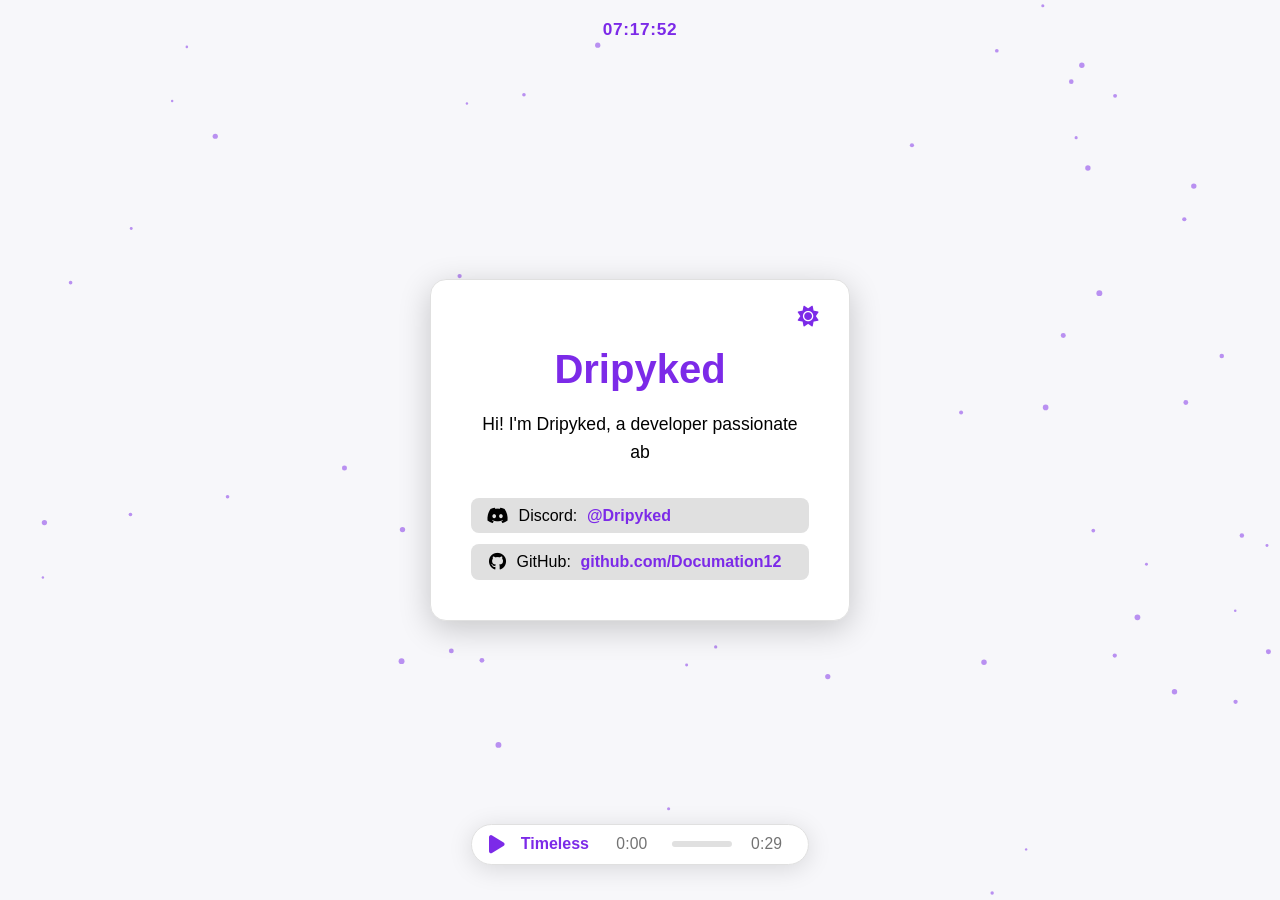
==== index.html @ 24f473c4 "Rename Main.html to index.html" ====
<!DOCTYPE html>
<head>
    <title></title>
    <link rel="stylesheet" href="https://cdnjs.cloudflare.com/ajax/libs/font-awesome/6.4.0/css/all.min.css">
    <link rel="stylesheet" href="Main.css">
</head>
<body>
    <div class="clock" id="clock"></div>
    <canvas id="particles-bg" style="position:fixed;top:0;left:0;width:100vw;height:100vh;z-index:0;pointer-events:none;"></canvas>
    <div class="PageCenter">
        <div class="Container">
            <button id="theme-toggle" class="theme-toggle-btn" aria-label="Toggle dark/light mode">
                <i id="theme-icon" class="fas fa-moon"></i>
            </button>
            <h1>Dripyked</h1>
            <p class="AboutMe" id="about-me"></p>
            <ul class="ContactList">
                <li>
                    <i class="fab fa-discord"></i>Discord:
                    <a href="https://discord.com/users/1141349369954717706" target="_blank">@Dripyked</a>
                </li>
                <li>
                    <i class="fab fa-github"></i>GitHub:
                    <a href="https://github.com/Documation12" target="_blank">github.com/Documation12</a>
                </li>
            </ul>
        </div>
    </div>
    <div class="music-player" id="music-player">
        <button id="play-pause" aria-label="Play/Pause">
            <i class="fas fa-play"></i>
        </button>
        <span class="song-title">Timeless</span>
        <span class="audio-time" id="audio-current">0:00</span>
        <div class="progress-container" id="progress-container">
            <div class="progress" id="progress"></div>
        </div>
        <span class="audio-time" id="audio-duration">0:00</span>
        <audio id="audio" src="Song.mp3" loop></audio>
    </div>
    <script>
        const AboutMe = "Hi! I'm Dripyked, a developer passionate about JavaScript, Lua, Luau, and Python. I enjoy reverse engineering obfuscated code.";
        const Element = document.getElementById('about-me');
        let i = 0;
        function Type() {
            if (i < AboutMe.length) {
                Element.textContent += AboutMe.charAt(i);
                i++;
                setTimeout(Type, 22);
            }
        }
        window.addEventListener('DOMContentLoaded', Type);

        const ToggleBtn = document.getElementById('theme-toggle');
        const Icon = document.getElementById('theme-icon');
        const Prefers = window.matchMedia('(prefers-color-scheme: dark)').matches;
        function SetTheme(Dark) {
            if (Dark) {
                document.body.classList.remove('light');
                document.body.classList.add('dark');
                Icon.classList.remove('fa-sun');
                Icon.classList.add('fa-moon');
            } else {
                document.body.classList.remove('dark');
                document.body.classList.add('light');
                Icon.classList.remove('fa-moon');
                Icon.classList.add('fa-sun');
            }
        }
        let DarkMode = localStorage.getItem('theme') === 'dark' || (localStorage.getItem('theme') === null && Prefers);
        SetTheme(DarkMode);
        ToggleBtn.addEventListener('click', () => {
            DarkMode = ! DarkMode;
            SetTheme(DarkMode);
            localStorage.setItem('theme', DarkMode ? 'dark' : 'light');
        });

        const Canvas = document.getElementById('particles-bg');
        const Ctx = Canvas.getContext('2d');

        let Particles = [];
        const ParticleCount = 60;

        function ResizeCanvas() {
            Canvas.width = window.innerWidth;
            Canvas.height = window.innerHeight;
        }

        window.addEventListener('resize', ResizeCanvas);
        ResizeCanvas();

        function RandomColor() {
            return getComputedStyle(document.body).getPropertyValue('--accent').trim() || '#a259ff';
        }

        function CreateParticles() {
            Particles = [];
            for (let I = 0; I < ParticleCount; I++) {
                Particles.push({
                    x: Math.random() * Canvas.width,
                    y: Math.random() * Canvas.height,
                    r: Math.random() * 1.8 + 1.2,
                    dx: (Math.random() - 0.5) * 0.7,
                    dy: (Math.random() - 0.5) * 0.7,
                    color: RandomColor()
                });
            }
        }
        CreateParticles();

        function DrawParticles() {
            Ctx.clearRect(0, 0, Canvas.width, Canvas.height);
            for (const P of Particles) {
                Ctx.beginPath();
                Ctx.arc(P.x, P.y, P.r, 0, 2 * Math.PI);
                Ctx.fillStyle = P.color;
                Ctx.globalAlpha = 0.5;
                Ctx.fill();
                Ctx.globalAlpha = 1;
            }
        }

        function UpdateParticles() {
            for (const P of Particles) {
                P.x += P.dx;
                P.y += P.dy;

                if (P.x < 0 || P.x > Canvas.width) 
                    P.dx *= -1;
                

                if (P.y < 0 || P.y > Canvas.height) 
                    P.dy *= -1;
                

            }
        }

        function AnimateParticles() {
            UpdateParticles();
            DrawParticles();
            requestAnimationFrame(AnimateParticles);
        }
        AnimateParticles();

        window.addEventListener('resize', () => {
            ResizeCanvas();
            CreateParticles();
        });

        const Observer = new MutationObserver(() => {
            for (const P of Particles) {
                P.color = RandomColor();
            }
        });

        Observer.observe(document.body, {
            attributes: true,
            attributeFilter: ['class']
        });

        function UpdateClock() {
            const Clock = document.getElementById('clock');
            const Now = new Date();
            const H = String(Now.getHours()).padStart(2, '0');
            const M = String(Now.getMinutes()).padStart(2, '0');
            const S = String(Now.getSeconds()).padStart(2, '0');
            Clock.textContent = `${H}:${M}:${S}`;
        }
        setInterval(UpdateClock, 1000);
        UpdateClock();

        const Audio = document.getElementById('audio');
        const PlayPauseBtn = document.getElementById('play-pause');
        const PlayPauseIcon = PlayPauseBtn.querySelector('i');
        const ProgressContainer = document.getElementById('progress-container');
        const Progress = document.getElementById('progress');
        const AudioCurrent = document.getElementById('audio-current');
        const AudioDuration = document.getElementById('audio-duration');
        let IsPlaying = false;
        function FormatTime(Secs) {
            const Min = Math.floor(Secs / 60);
            const Sec = Math.floor(Secs % 60);
            return `${Min}:${
                Sec.toString().padStart(2, '0')
            }`;
        }
        PlayPauseBtn.addEventListener('click', () => {
            if (Audio.paused) {
                Audio.play();
            } else {
                Audio.pause();
            }
        });
        Audio.addEventListener('play', () => {
            IsPlaying = true;
            PlayPauseIcon.classList.remove('fa-play');
            PlayPauseIcon.classList.add('fa-pause');
        });
        Audio.addEventListener('pause', () => {
            IsPlaying = false;
            PlayPauseIcon.classList.remove('fa-pause');
            PlayPauseIcon.classList.add('fa-play');
        });
        Audio.addEventListener('timeupdate', () => {
            const Percent = (Audio.currentTime / Audio.duration) * 100;
            Progress.style.width = Percent + '%';
            AudioCurrent.textContent = FormatTime(Audio.currentTime);
        });
        Audio.addEventListener('loadedmetadata', () => {
            AudioDuration.textContent = FormatTime(Audio.duration);
        });
        ProgressContainer.addEventListener('click', (E) => {
            const Rect = ProgressContainer.getBoundingClientRect();
            const X = E.clientX - Rect.left;
            const Percent = X / Rect.width;
            Audio.currentTime = Percent * Audio.duration;
        });

        const TitleText = '@dripyked';
        let TitleIndex = 0;
        function TypeTitle() {
            if (TitleIndex <= TitleText.length) {
                document.title = TitleText.slice(0, TitleIndex);
                TitleIndex++;
                setTimeout(TypeTitle, 100);
            }
        }
        window.addEventListener('DOMContentLoaded', TypeTitle);
    </script>
</body></html>
---- Main.css ----
:root {
    --bg-color: #16181a;
    --container-bg: #1a1c1e;
    --border-color: #232527;
    --text-color: #f5f6fa;
    --accent: #a259ff;
    --accent-hover: #7c2ae8;
    --aboutme-color: var(--text-color);
    --subtext: #b0b3b8;
}

* {
    box-sizing: border-box;
}

body {
    min-height: 100vh;
    margin: 0;
    font-family: 'Inter', 'Segoe UI', Tahoma, Geneva, Verdana, sans-serif;
    background: var(--bg-color);
    color: var(--text-color);
    transition: background 0.3s, color 0.3s;
    user-select: none;
}

input, textarea, code, pre {
    user-select: text;
}

html {
    height: 100%;
}

.PageCenter {
    min-height: 100vh;
    display: flex;
    justify-content: center;
    align-items: center;
    padding: 2rem;
}

.Container {
    background: var(--container-bg);
    border: 1px solid var(--border-color);
    border-radius: 16px;
    box-shadow: 0 8px 32px rgba(0, 0, 0, 0.2);
    padding: 2.5rem;
    width: 100%;
    max-width: 420px;
    text-align: center;
    animation: fadeIn 0.8s ease;
    position: relative;
}

@keyframes fadeIn {
    from {
        opacity: 0;
        transform: translateY(20px);
    }

    to {
        opacity: 1;
        transform: translateY(0);
    }
}

h1 {
    font-size: 2.5rem;
    font-weight: bold;
    color: var(--accent);
    margin-bottom: 1rem;
}

.AboutMe {
    font-size: 1.1rem;
    color: var(--aboutme-color);
    line-height: 1.6;
    margin-bottom: 2rem;
}

.ContactList {
    list-style: none;
    padding: 0;
    margin: 0;
    display: flex;
    flex-direction: column;
    gap: 0.7rem;
}

.ContactList li {
    background: var(--border-color);
    padding: 0.5rem 1rem;
    border-radius: 8px;
    font-size: 1rem;
    display: flex;
    align-items: center;
    gap: 0.6rem;
    transition: transform 0.2s, background 0.3s ease;
    min-height: 2.2rem;
    line-height: 1.2;
}

body.dark .ContactList li:hover {
    background: #2b2d30;
}

body.light .ContactList li:hover {
    background: #f0f0f0;
}

.ContactList li:hover {
    transform: translateY(-2px);
}


.ContactList a {
    color: var(--accent);
    font-weight: 600;
    text-decoration: none;
    transition: color 0.2s ease-in-out;
    word-break: break-word;
    display: inline-block;
    vertical-align: middle;
}

.ContactList a:hover {
    color: var(--accent-hover);
    text-decoration: underline;
}

.ContactList i {
    font-size: 1.1rem;
    min-width: 20px;
    display: flex;
    align-items: center;
    justify-content: center;
}

@media (max-width: 480px) {
    .Container {
        padding: 1.5rem 1rem;
    }

    h1 {
        font-size: 1.75rem;
    }

    .AboutMe {
        font-size: 1rem;
    }

    .ContactList li {
        font-size: 0.97rem;
        padding: 0.4rem 0.6rem;
    }

    .clock {
        top: 0.5rem;
        font-size: 0.98rem;
    }
}

body.dark {
    --bg-color: #16181a;
    --container-bg: #1a1c1e;
    --border-color: #232527;
    --text-color: #f5f6fa;
    --accent: #a259ff;
    --accent-hover: #7c2ae8;
    --aboutme-color: var(--text-color);
    --subtext: #b0b3b8;
}

body.light {
    --bg-color: #f7f7fa;
    --container-bg: #fff;
    --border-color: #e0e0e0;
    --text-color: #000000;
    --accent: #7c2ae8;
    --accent-hover: #a259ff;
    --aboutme-color: var(--text-color);
    --subtext: #5a5a5a;
}

.theme-toggle-btn {
    position: absolute;
    top: 1.5rem;
    right: 1.5rem;
    background: none;
    border: none;
    cursor: pointer;
    font-size: 1.3rem;
    color: var(--accent);
    transition: color 0.2s;
    z-index: 2;
}

.theme-toggle-btn:hover {
    color: var(--accent-hover);
}

.music-player {
    position: fixed;
    left: 50%;
    bottom: 2.2rem;
    transform: translateX(-50%);
    background: var(--container-bg);
    border: 1px solid var(--border-color);
    border-radius: 1.5rem;
    box-shadow: 0 4px 24px rgba(0, 0, 0, 0.13);
    display: flex;
    align-items: center;
    gap: 0.6rem;
    padding: 0.5rem 1.2rem 0.5rem 0.7rem;
    z-index: 10;
    min-width: 220px;
    max-width: 90vw;
    transition: background 0.3s, border 0.3s;
}

.music-player .song-title {
    color: var(--accent);
    font-weight: 600;
    font-size: 1rem;
    margin-right: 0.7rem;
    white-space: nowrap;
    overflow: hidden;
    text-overflow: ellipsis;
    max-width: 120px;
}

.music-player button {
    background: none;
    border: none;
    color: var(--accent);
    font-size: 1.3rem;
    cursor: pointer;
    outline: none;
    display: flex;
    align-items: center;
    justify-content: center;
    transition: color 0.2s;
}

.music-player button:hover {
    color: var(--accent-hover);
}

.progress-container {
    flex: 1;
    height: 6px;
    background: var(--border-color);
    border-radius: 3px;
    cursor: pointer;
    overflow: hidden;
    margin-left: 0.5rem;
    margin-right: 0.2rem;
    min-width: 60px;
    max-width: 120px;
    position: relative;
}

.progress {
    height: 100%;
    background: var(--accent);
    width: 0%;
    border-radius: 3px;
    transition: width 0.2s linear;
}

@media (max-width: 600px) {
    .music-player {
        bottom: 1rem;
        padding: 0.4rem 0.7rem 0.4rem 0.5rem;
    }

    .music-player .song-title {
        font-size: 0.95rem;
        max-width: 70px;
    }
}

.clock {
    position: fixed;
    top: 1.2rem;
    left: 50%;
    transform: translateX(-50%);
    color: var(--accent);
    font-family: 'Inter', 'Segoe UI', Tahoma, Geneva, Verdana, sans-serif;
    font-size: 1.08rem;
    font-weight: 600;
    letter-spacing: 0.04em;
    z-index: 100;
    user-select: none;
    pointer-events: none;
}

.music-player .audio-time {
    color: var(--subtext);
    font-size: 0.98rem;
    min-width: 38px;
    text-align: center;
    font-family: 'Inter', 'Segoe UI', Tahoma, Geneva, Verdana, sans-serif;
    font-weight: 500;
    user-select: none;
    letter-spacing: 0.01em;
    margin: 0 0.2rem;
    opacity: 0.85;
}
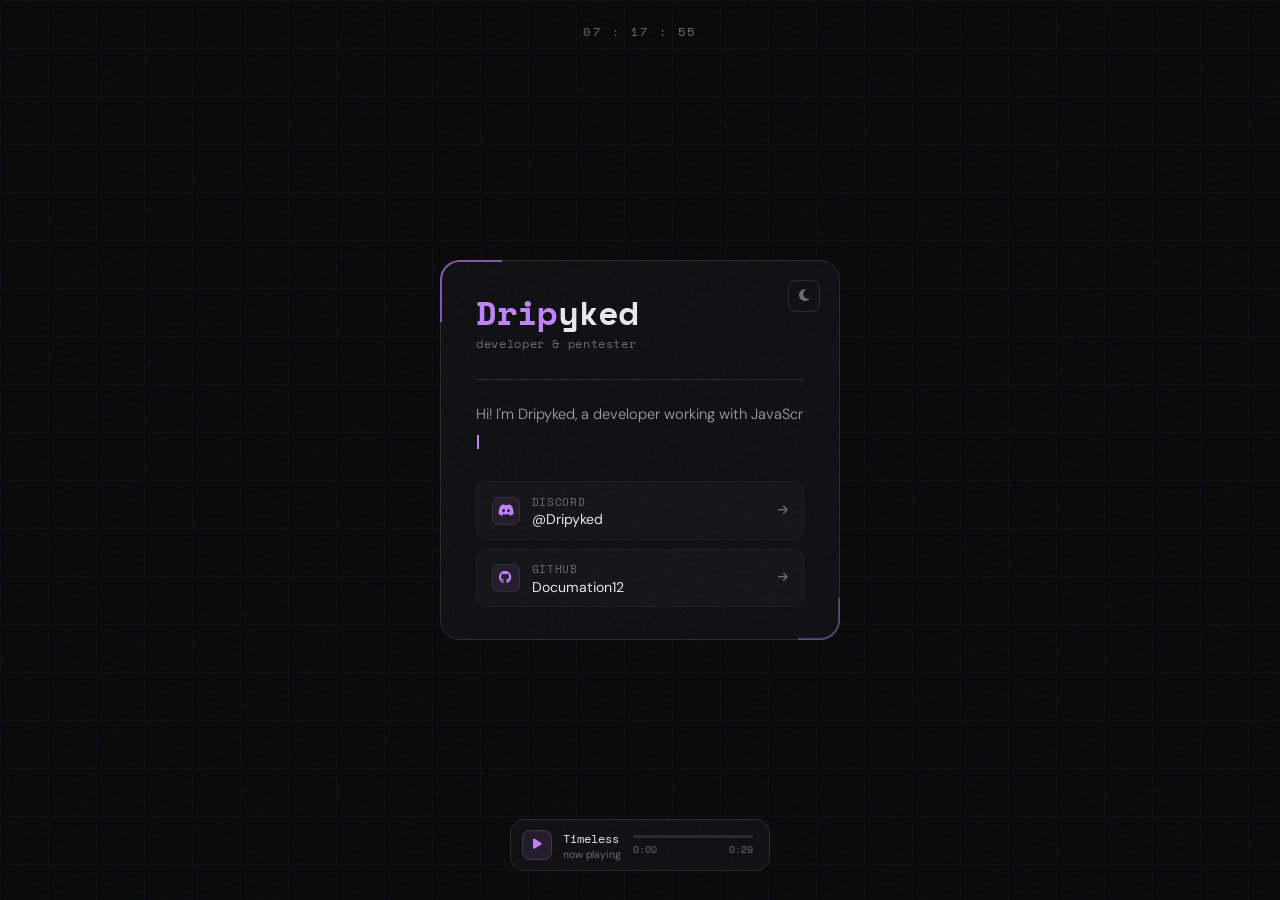
==== commit 8bf1efb7: "Update index.html" ====
--- a/index.html
+++ b/index.html
@@ -1,231 +1,594 @@
+
 <!DOCTYPE html>
+<html lang="en">
+
 <head>
-    <title></title>
-    <link rel="stylesheet" href="https://cdnjs.cloudflare.com/ajax/libs/font-awesome/6.4.0/css/all.min.css">
-    <link rel="stylesheet" href="Main.css">
+  <meta charset="UTF-8">
+  <meta name="viewport" content="width=device-width, initial-scale=1.0">
+  <title></title>
+  <link rel="preconnect" href="https://fonts.googleapis.com">
+  <link rel="preconnect" href="https://fonts.gstatic.com" crossorigin>
+  <link
+    href="https://fonts.googleapis.com/css2?family=Space+Mono:wght@400;700&family=DM+Sans:wght@300;400;500&display=swap"
+    rel="stylesheet">
+  <link rel="stylesheet" href="https://cdnjs.cloudflare.com/ajax/libs/font-awesome/6.4.0/css/all.min.css">
+  <style>
+    :root {
+      --bg: #0a0a0b;
+      --surface: #111113;
+      --surface2: #161618;
+      --border: #1e1e21;
+      --border2: #2a2a2e;
+      --text: #e8e8ec;
+      --muted: #6b6b75;
+      --accent: #c084fc;
+      --accent2: #818cf8;
+      --glow: rgba(192, 132, 252, 0.12);
+    }
+
+    * {
+      box-sizing: border-box;
+      margin: 0;
+      padding: 0;
+    }
+
+    body {
+      min-height: 100vh;
+      background: var(--bg);
+      color: var(--text);
+      font-family: 'DM Sans', sans-serif;
+      overflow-x: hidden;
+      user-select: none;
+    }
+
+    input,
+    textarea,
+    code,
+    pre {
+      user-select: text;
+    }
+
+    /* Noise overlay */
+    body::before {
+      content: '';
+      position: fixed;
+      inset: 0;
+      background-image: url("data:image/svg+xml,%3Csvg viewBox='0 0 256 256' xmlns='http://www.w3.org/2000/svg'%3E%3Cfilter id='noise'%3E%3CfeTurbulence type='fractalNoise' baseFrequency='0.9' numOctaves='4' stitchTiles='stitch'/%3E%3C/filter%3E%3Crect width='100%25' height='100%25' filter='url(%23noise)' opacity='1'/%3E%3C/svg%3E");
+      opacity: 0.022;
+      pointer-events: none;
+      z-index: 999;
+    }
+
+    /* Grid lines background */
+    body::after {
+      content: '';
+      position: fixed;
+      inset: 0;
+      background-image:
+        linear-gradient(var(--border) 1px, transparent 1px),
+        linear-gradient(90deg, var(--border) 1px, transparent 1px);
+      background-size: 48px 48px;
+      opacity: 0.35;
+      pointer-events: none;
+      z-index: 0;
+    }
+
+    .clock {
+      position: fixed;
+      top: 1.4rem;
+      left: 50%;
+      transform: translateX(-50%);
+      font-family: 'Space Mono', monospace;
+      font-size: 0.78rem;
+      color: var(--muted);
+      letter-spacing: 0.2em;
+      z-index: 100;
+      pointer-events: none;
+    }
+
+    .theme-btn {
+      position: absolute;
+      top: 1.2rem;
+      right: 1.2rem;
+      background: none;
+      border: 1px solid var(--border2);
+      color: var(--muted);
+      width: 32px;
+      height: 32px;
+      border-radius: 8px;
+      cursor: pointer;
+      font-size: 0.85rem;
+      display: flex;
+      align-items: center;
+      justify-content: center;
+      transition: border-color 0.2s, color 0.2s;
+      z-index: 10;
+    }
+
+    .theme-btn:hover {
+      border-color: var(--accent);
+      color: var(--accent);
+    }
+
+    .wrap {
+      min-height: 100vh;
+      display: flex;
+      align-items: center;
+      justify-content: center;
+      padding: 2rem;
+      position: relative;
+      z-index: 10;
+    }
+
+    .card {
+      width: 100%;
+      max-width: 400px;
+      background: var(--surface);
+      border: 1px solid var(--border2);
+      border-radius: 20px;
+      padding: 2.2rem 2.2rem 2rem;
+      position: relative;
+      animation: rise 0.7s cubic-bezier(0.16, 1, 0.3, 1) both;
+    }
+
+    /* Corner accent lines */
+    .card::before {
+      content: '';
+      position: absolute;
+      top: -1px;
+      left: -1px;
+      width: 60px;
+      height: 60px;
+      border-top: 2px solid var(--accent);
+      border-left: 2px solid var(--accent);
+      border-radius: 20px 0 0 0;
+      opacity: 0.6;
+    }
+
+    .card::after {
+      content: '';
+      position: absolute;
+      bottom: -1px;
+      right: -1px;
+      width: 40px;
+      height: 40px;
+      border-bottom: 2px solid var(--accent2);
+      border-right: 2px solid var(--accent2);
+      border-radius: 0 0 20px 0;
+      opacity: 0.4;
+    }
+
+    @keyframes rise {
+      from {
+        opacity: 0;
+        transform: translateY(28px) scale(0.97);
+      }
+
+      to {
+        opacity: 1;
+        transform: translateY(0) scale(1);
+      }
+    }
+
+    h1 {
+      font-family: 'Space Mono', monospace;
+      font-size: 2.1rem;
+      font-weight: 700;
+      color: var(--text);
+      letter-spacing: -0.02em;
+      line-height: 1;
+      margin-bottom: 0.3rem;
+    }
+
+    h1 span {
+      color: var(--accent);
+    }
+
+    .subtitle {
+      font-size: 0.78rem;
+      color: var(--muted);
+      font-family: 'Space Mono', monospace;
+      letter-spacing: 0.05em;
+      margin-bottom: 1.6rem;
+    }
+
+    .divider {
+      height: 1px;
+      background: var(--border2);
+      margin-bottom: 1.4rem;
+    }
+
+    .about {
+      font-size: 0.92rem;
+      color: #a0a0aa;
+      line-height: 1.7;
+      margin-bottom: 1.8rem;
+      min-height: 3.2em;
+      font-weight: 300;
+    }
+
+    .cursor {
+      display: inline-block;
+      width: 2px;
+      height: 1em;
+      background: var(--accent);
+      vertical-align: text-bottom;
+      animation: blink 1s step-end infinite;
+      margin-left: 1px;
+    }
+
+    @keyframes blink {
+
+      0%,
+      100% {
+        opacity: 1
+      }
+
+      50% {
+        opacity: 0
+      }
+    }
+
+    .links {
+      display: flex;
+      flex-direction: column;
+      gap: 0.55rem;
+    }
+
+    .link-item {
+      display: flex;
+      align-items: center;
+      gap: 0.75rem;
+      background: var(--surface2);
+      border: 1px solid var(--border);
+      border-radius: 10px;
+      padding: 0.65rem 0.9rem;
+      text-decoration: none;
+      color: var(--text);
+      font-size: 0.88rem;
+      transition: border-color 0.2s, background 0.2s, transform 0.2s;
+      position: relative;
+      overflow: hidden;
+    }
+
+    .link-item::before {
+      content: '';
+      position: absolute;
+      left: 0;
+      top: 0;
+      bottom: 0;
+      width: 2px;
+      background: var(--accent);
+      opacity: 0;
+      transition: opacity 0.2s;
+    }
+
+    .link-item:hover {
+      border-color: var(--border2);
+      background: #1a1a1c;
+      transform: translateX(3px);
+    }
+
+    .link-item:hover::before {
+      opacity: 1;
+    }
+
+    .link-icon {
+      width: 28px;
+      height: 28px;
+      border-radius: 7px;
+      background: rgba(192, 132, 252, 0.08);
+      border: 1px solid rgba(192, 132, 252, 0.12);
+      display: flex;
+      align-items: center;
+      justify-content: center;
+      font-size: 0.82rem;
+      color: var(--accent);
+      flex-shrink: 0;
+    }
+
+    .link-label {
+      display: flex;
+      flex-direction: column;
+      gap: 0.05rem;
+      flex: 1;
+    }
+
+    .link-label span:first-child {
+      font-size: 0.7rem;
+      color: var(--muted);
+      font-family: 'Space Mono', monospace;
+      letter-spacing: 0.06em;
+      text-transform: uppercase;
+    }
+
+    .link-label span:last-child {
+      color: var(--text);
+      font-size: 0.88rem;
+    }
+
+    .link-arrow {
+      color: var(--muted);
+      font-size: 0.7rem;
+      transition: color 0.2s, transform 0.2s;
+    }
+
+    .link-item:hover .link-arrow {
+      color: var(--accent);
+      transform: translateX(2px);
+    }
+
+    /* Player */
+    .player {
+      position: fixed;
+      bottom: 1.8rem;
+      left: 50%;
+      transform: translateX(-50%);
+      background: var(--surface);
+      border: 1px solid var(--border2);
+      border-radius: 14px;
+      display: flex;
+      align-items: center;
+      gap: 0.7rem;
+      padding: 0.55rem 1rem 0.55rem 0.7rem;
+      z-index: 100;
+      min-width: 260px;
+      max-width: 92vw;
+      animation: slideUp 0.6s 0.4s cubic-bezier(0.16, 1, 0.3, 1) both;
+    }
+
+    @keyframes slideUp {
+      from {
+        opacity: 0;
+        transform: translateX(-50%) translateY(20px);
+      }
+
+      to {
+        opacity: 1;
+        transform: translateX(-50%) translateY(0);
+      }
+    }
+
+    .play-btn {
+      background: rgba(192, 132, 252, 0.1);
+      border: 1px solid rgba(192, 132, 252, 0.2);
+      color: var(--accent);
+      width: 30px;
+      height: 30px;
+      border-radius: 8px;
+      cursor: pointer;
+      font-size: 0.72rem;
+      display: flex;
+      align-items: center;
+      justify-content: center;
+      transition: background 0.2s, border-color 0.2s;
+      flex-shrink: 0;
+    }
+
+    .play-btn:hover {
+      background: rgba(192, 132, 252, 0.18);
+      border-color: rgba(192, 132, 252, 0.35);
+    }
+
+    .song-info {
+      display: flex;
+      flex-direction: column;
+      gap: 0.05rem;
+      min-width: 0;
+    }
+
+    .song-name {
+      font-size: 0.78rem;
+      color: var(--text);
+      font-family: 'Space Mono', monospace;
+      white-space: nowrap;
+      overflow: hidden;
+      text-overflow: ellipsis;
+      max-width: 90px;
+    }
+
+    .song-sub {
+      font-size: 0.65rem;
+      color: var(--muted);
+    }
+
+    .prog-wrap {
+      flex: 1;
+      display: flex;
+      flex-direction: column;
+      gap: 0.25rem;
+      min-width: 60px;
+    }
+
+    .prog-bar {
+      height: 3px;
+      background: var(--border2);
+      border-radius: 2px;
+      cursor: pointer;
+      position: relative;
+      overflow: hidden;
+    }
+
+    .prog-fill {
+      height: 100%;
+      background: linear-gradient(90deg, var(--accent), var(--accent2));
+      width: 0%;
+      border-radius: 2px;
+      transition: width 0.2s linear;
+    }
+
+    .prog-times {
+      display: flex;
+      justify-content: space-between;
+    }
+
+    .prog-times span {
+      font-size: 0.6rem;
+      font-family: 'Space Mono', monospace;
+      color: var(--muted);
+    }
+
+    audio {
+      display: none;
+    }
+
+    /* Light mode */
+    body.light {
+      --bg: #f2f2f5;
+      --surface: #ffffff;
+      --surface2: #f7f7fa;
+      --border: #e2e2e8;
+      --border2: #d0d0d8;
+      --text: #0f0f12;
+      --muted: #888892;
+      --accent: #7c3aed;
+      --accent2: #4f46e5;
+      --glow: rgba(124, 58, 237, 0.08);
+    }
+
+    body.light::after {
+      opacity: 0.12;
+    }
+
+    @media (max-width: 480px) {
+      .card {
+        padding: 1.6rem 1.2rem 1.4rem;
+      }
+
+      h1 {
+        font-size: 1.7rem;
+      }
+
+      .player {
+        min-width: 220px;
+      }
+    }
+  </style>
 </head>
-<body>
-    <div class="clock" id="clock"></div>
-    <canvas id="particles-bg" style="position:fixed;top:0;left:0;width:100vw;height:100vh;z-index:0;pointer-events:none;"></canvas>
-    <div class="PageCenter">
-        <div class="Container">
-            <button id="theme-toggle" class="theme-toggle-btn" aria-label="Toggle dark/light mode">
-                <i id="theme-icon" class="fas fa-moon"></i>
-            </button>
-            <h1>Dripyked</h1>
-            <p class="AboutMe" id="about-me"></p>
-            <ul class="ContactList">
-                <li>
-                    <i class="fab fa-discord"></i>Discord:
-                    <a href="https://discord.com/users/1141349369954717706" target="_blank">@Dripyked</a>
-                </li>
-                <li>
-                    <i class="fab fa-github"></i>GitHub:
-                    <a href="https://github.com/Documation12" target="_blank">github.com/Documation12</a>
-                </li>
-            </ul>
-        </div>
+
+<body class="dark">
+
+  <div class="clock" id="clock"></div>
+
+  <div class="wrap">
+    <div class="card">
+      <button class="theme-btn" id="theme-btn" aria-label="toggle theme">
+        <i id="theme-icon" class="fas fa-moon"></i>
+      </button>
+
+      <!-- <div class="tag"></div> -->
+      <h1><span>Drip</span>yked</h1>
+      <div class="subtitle">developer &amp; pentester</div>
+
+      <div class="divider"></div>
+
+      <p class="about" id="about"></p>
+
+      <div class="links">
+        <a href="https://discord.com/users/1141349369954717706" target="_blank" class="link-item">
+          <div class="link-icon"><i class="fab fa-discord"></i></div>
+          <div class="link-label">
+            <span>Discord</span>
+            <span>@Dripyked</span>
+          </div>
+          <i class="fas fa-arrow-right link-arrow"></i>
+        </a>
+        <a href="https://github.com/Documation12" target="_blank" class="link-item">
+          <div class="link-icon"><i class="fab fa-github"></i></div>
+          <div class="link-label">
+            <span>GitHub</span>
+            <span>Documation12</span>
+          </div>
+          <i class="fas fa-arrow-right link-arrow"></i>
+        </a>
+      </div>
     </div>
-    <div class="music-player" id="music-player">
-        <button id="play-pause" aria-label="Play/Pause">
-            <i class="fas fa-play"></i>
-        </button>
-        <span class="song-title">Timeless</span>
-        <span class="audio-time" id="audio-current">0:00</span>
-        <div class="progress-container" id="progress-container">
-            <div class="progress" id="progress"></div>
-        </div>
-        <span class="audio-time" id="audio-duration">0:00</span>
-        <audio id="audio" src="Song.mp3" loop></audio>
+  </div>
+
+  <div class="player">
+    <button class="play-btn" id="play-btn" aria-label="play/pause">
+      <i class="fas fa-play" id="play-icon"></i>
+    </button>
+    <div class="song-info">
+      <div class="song-name">Timeless</div>
+      <div class="song-sub">now playing</div>
     </div>
-    <script>
-        const AboutMe = "Hi! I'm Dripyked, a developer passionate about JavaScript, Lua, Luau, and Python. I enjoy reverse engineering obfuscated code.";
-        const Element = document.getElementById('about-me');
-        let i = 0;
-        function Type() {
-            if (i < AboutMe.length) {
-                Element.textContent += AboutMe.charAt(i);
-                i++;
-                setTimeout(Type, 22);
-            }
-        }
-        window.addEventListener('DOMContentLoaded', Type);
-
-        const ToggleBtn = document.getElementById('theme-toggle');
-        const Icon = document.getElementById('theme-icon');
-        const Prefers = window.matchMedia('(prefers-color-scheme: dark)').matches;
-        function SetTheme(Dark) {
-            if (Dark) {
-                document.body.classList.remove('light');
-                document.body.classList.add('dark');
-                Icon.classList.remove('fa-sun');
-                Icon.classList.add('fa-moon');
-            } else {
-                document.body.classList.remove('dark');
-                document.body.classList.add('light');
-                Icon.classList.remove('fa-moon');
-                Icon.classList.add('fa-sun');
-            }
-        }
-        let DarkMode = localStorage.getItem('theme') === 'dark' || (localStorage.getItem('theme') === null && Prefers);
-        SetTheme(DarkMode);
-        ToggleBtn.addEventListener('click', () => {
-            DarkMode = ! DarkMode;
-            SetTheme(DarkMode);
-            localStorage.setItem('theme', DarkMode ? 'dark' : 'light');
-        });
-
-        const Canvas = document.getElementById('particles-bg');
-        const Ctx = Canvas.getContext('2d');
-
-        let Particles = [];
-        const ParticleCount = 60;
-
-        function ResizeCanvas() {
-            Canvas.width = window.innerWidth;
-            Canvas.height = window.innerHeight;
-        }
-
-        window.addEventListener('resize', ResizeCanvas);
-        ResizeCanvas();
-
-        function RandomColor() {
-            return getComputedStyle(document.body).getPropertyValue('--accent').trim() || '#a259ff';
-        }
-
-        function CreateParticles() {
-            Particles = [];
-            for (let I = 0; I < ParticleCount; I++) {
-                Particles.push({
-                    x: Math.random() * Canvas.width,
-                    y: Math.random() * Canvas.height,
-                    r: Math.random() * 1.8 + 1.2,
-                    dx: (Math.random() - 0.5) * 0.7,
-                    dy: (Math.random() - 0.5) * 0.7,
-                    color: RandomColor()
-                });
-            }
-        }
-        CreateParticles();
-
-        function DrawParticles() {
-            Ctx.clearRect(0, 0, Canvas.width, Canvas.height);
-            for (const P of Particles) {
-                Ctx.beginPath();
-                Ctx.arc(P.x, P.y, P.r, 0, 2 * Math.PI);
-                Ctx.fillStyle = P.color;
-                Ctx.globalAlpha = 0.5;
-                Ctx.fill();
-                Ctx.globalAlpha = 1;
-            }
-        }
-
-        function UpdateParticles() {
-            for (const P of Particles) {
-                P.x += P.dx;
-                P.y += P.dy;
-
-                if (P.x < 0 || P.x > Canvas.width) 
-                    P.dx *= -1;
-                
-
-                if (P.y < 0 || P.y > Canvas.height) 
-                    P.dy *= -1;
-                
-
-            }
-        }
-
-        function AnimateParticles() {
-            UpdateParticles();
-            DrawParticles();
-            requestAnimationFrame(AnimateParticles);
-        }
-        AnimateParticles();
-
-        window.addEventListener('resize', () => {
-            ResizeCanvas();
-            CreateParticles();
-        });
-
-        const Observer = new MutationObserver(() => {
-            for (const P of Particles) {
-                P.color = RandomColor();
-            }
-        });
-
-        Observer.observe(document.body, {
-            attributes: true,
-            attributeFilter: ['class']
-        });
-
-        function UpdateClock() {
-            const Clock = document.getElementById('clock');
-            const Now = new Date();
-            const H = String(Now.getHours()).padStart(2, '0');
-            const M = String(Now.getMinutes()).padStart(2, '0');
-            const S = String(Now.getSeconds()).padStart(2, '0');
-            Clock.textContent = `${H}:${M}:${S}`;
-        }
-        setInterval(UpdateClock, 1000);
-        UpdateClock();
-
-        const Audio = document.getElementById('audio');
-        const PlayPauseBtn = document.getElementById('play-pause');
-        const PlayPauseIcon = PlayPauseBtn.querySelector('i');
-        const ProgressContainer = document.getElementById('progress-container');
-        const Progress = document.getElementById('progress');
-        const AudioCurrent = document.getElementById('audio-current');
-        const AudioDuration = document.getElementById('audio-duration');
-        let IsPlaying = false;
-        function FormatTime(Secs) {
-            const Min = Math.floor(Secs / 60);
-            const Sec = Math.floor(Secs % 60);
-            return `${Min}:${
-                Sec.toString().padStart(2, '0')
-            }`;
-        }
-        PlayPauseBtn.addEventListener('click', () => {
-            if (Audio.paused) {
-                Audio.play();
-            } else {
-                Audio.pause();
-            }
-        });
-        Audio.addEventListener('play', () => {
-            IsPlaying = true;
-            PlayPauseIcon.classList.remove('fa-play');
-            PlayPauseIcon.classList.add('fa-pause');
-        });
-        Audio.addEventListener('pause', () => {
-            IsPlaying = false;
-            PlayPauseIcon.classList.remove('fa-pause');
-            PlayPauseIcon.classList.add('fa-play');
-        });
-        Audio.addEventListener('timeupdate', () => {
-            const Percent = (Audio.currentTime / Audio.duration) * 100;
-            Progress.style.width = Percent + '%';
-            AudioCurrent.textContent = FormatTime(Audio.currentTime);
-        });
-        Audio.addEventListener('loadedmetadata', () => {
-            AudioDuration.textContent = FormatTime(Audio.duration);
-        });
-        ProgressContainer.addEventListener('click', (E) => {
-            const Rect = ProgressContainer.getBoundingClientRect();
-            const X = E.clientX - Rect.left;
-            const Percent = X / Rect.width;
-            Audio.currentTime = Percent * Audio.duration;
-        });
-
-        const TitleText = '@dripyked';
-        let TitleIndex = 0;
-        function TypeTitle() {
-            if (TitleIndex <= TitleText.length) {
-                document.title = TitleText.slice(0, TitleIndex);
-                TitleIndex++;
-                setTimeout(TypeTitle, 100);
-            }
-        }
-        window.addEventListener('DOMContentLoaded', TypeTitle);
-    </script>
-</body></html>
+    <div class="prog-wrap">
+      <div class="prog-bar" id="prog-bar">
+        <div class="prog-fill" id="prog-fill"></div>
+      </div>
+      <div class="prog-times">
+        <span id="time-cur">0:00</span>
+        <span id="time-dur">0:00</span>
+      </div>
+    </div>
+    <audio id="audio" src="Song.mp3" loop></audio>
+  </div>
+
+  <script>
+    // Typing
+    const text = "Hi! I'm Dripyked, a developer working with JavaScript, Luau, and Python. Learning C# and game hacking. I enjoy reverse engineering and pentesting authentication systems.";
+    const el = document.getElementById('about');
+    let i = 0;
+    function type() {
+      if (i <= text.length) {
+        el.innerHTML = text.slice(0, i) + '<span class="cursor"></span>';
+        i++;
+        setTimeout(type, i === text.length ? 0 : 21);
+      }
+    }
+    window.addEventListener('DOMContentLoaded', type);
+
+    // Clock
+    function tick() {
+      const n = new Date();
+      const pad = v => String(v).padStart(2, '0');
+      document.getElementById('clock').textContent =
+        `${pad(n.getHours())} : ${pad(n.getMinutes())} : ${pad(n.getSeconds())}`;
+    }
+    setInterval(tick, 1000); tick();
+
+    // Theme
+    const btn = document.getElementById('theme-btn');
+    const icon = document.getElementById('theme-icon');
+    let dark = localStorage.getItem('theme') !== 'light';
+    function applyTheme(d) {
+      document.body.className = d ? 'dark' : 'light';
+      icon.className = d ? 'fas fa-moon' : 'fas fa-sun';
+    }
+    applyTheme(dark);
+    btn.addEventListener('click', () => { dark = !dark; applyTheme(dark); localStorage.setItem('theme', dark ? 'dark' : 'light'); });
+
+    // Player
+    const audio = document.getElementById('audio');
+    const playBtn = document.getElementById('play-btn');
+    const playIcon = document.getElementById('play-icon');
+    const progFill = document.getElementById('prog-fill');
+    const progBar = document.getElementById('prog-bar');
+    const timeCur = document.getElementById('time-cur');
+    const timeDur = document.getElementById('time-dur');
+    const fmt = s => `${Math.floor(s / 60)}:${String(Math.floor(s % 60)).padStart(2, '0')}`;
+    playBtn.addEventListener('click', () => audio.paused ? audio.play() : audio.pause());
+    audio.addEventListener('play', () => { playIcon.className = 'fas fa-pause'; });
+    audio.addEventListener('pause', () => { playIcon.className = 'fas fa-play'; });
+    audio.addEventListener('timeupdate', () => {
+      const pct = (audio.currentTime / audio.duration) * 100 || 0;
+      progFill.style.width = pct + '%';
+      timeCur.textContent = fmt(audio.currentTime);
+    });
+    audio.addEventListener('loadedmetadata', () => { timeDur.textContent = fmt(audio.duration); });
+    progBar.addEventListener('click', e => {
+      const r = progBar.getBoundingClientRect();
+      audio.currentTime = ((e.clientX - r.left) / r.width) * audio.duration;
+    });
+
+    // Title typer
+    const t = '@dripyked'; let ti = 0;
+    function typeTitle() {
+      if (ti <= t.length) { document.title = t.slice(0, ti++); setTimeout(typeTitle, 90); }
+    }
+    window.addEventListener('DOMContentLoaded', typeTitle);
+  </script>
+</body>
+
+</html>
